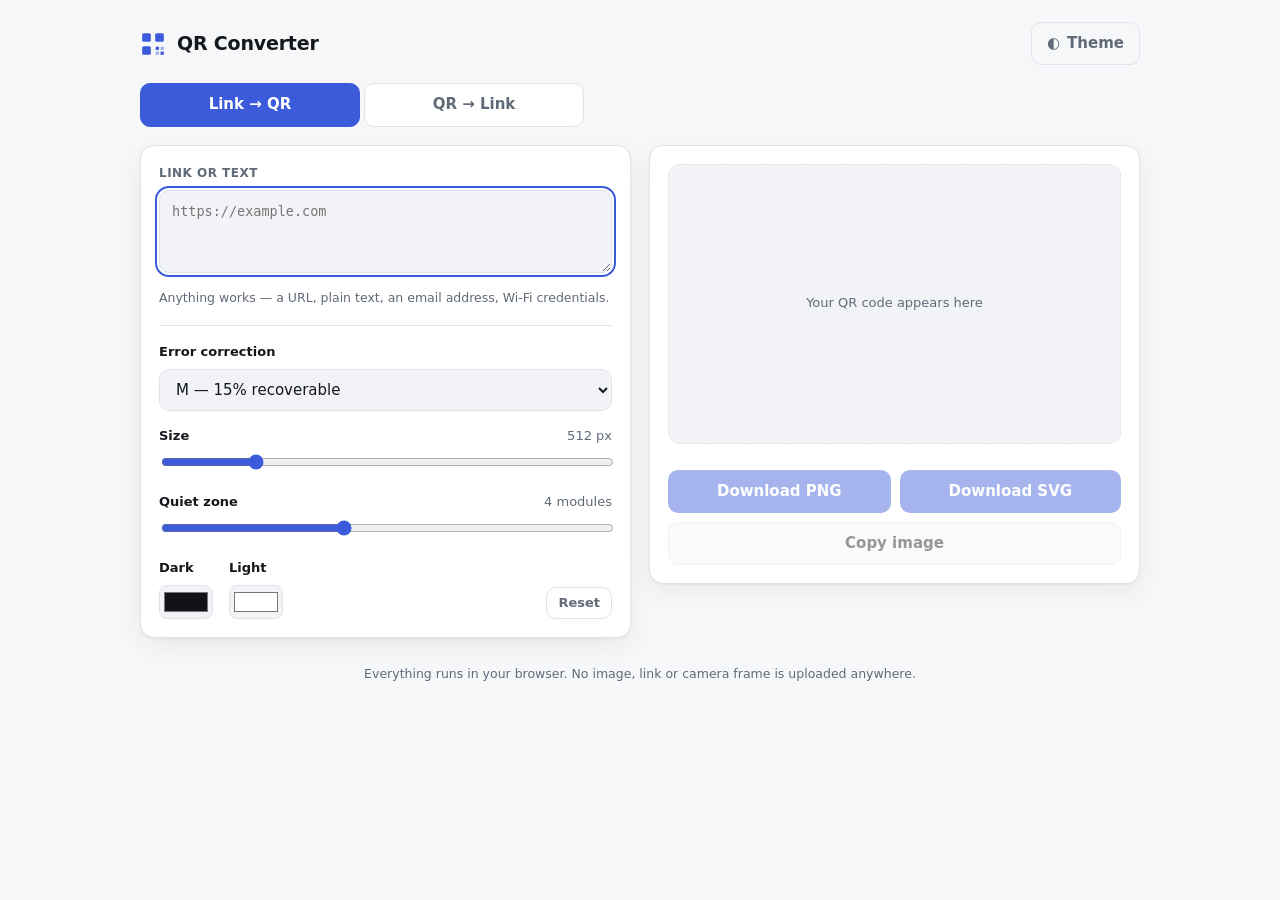
==== index.html @ 8b126cf4 "Add QR Converter: a client-side link/QR converter A static site that encodes a link or text into a Q" ====
<!DOCTYPE html>
<html lang="en">
<head>
<meta charset="utf-8">
<meta name="viewport" content="width=device-width, initial-scale=1">
<title>QR Converter</title>
<meta name="description" content="Convert a link to a QR code, and read a link back out of a QR code image.">
<link rel="stylesheet" href="styles.css">
</head>
<body>

<header class="topbar">
  <div class="brand">
    <svg class="logo" viewBox="0 0 24 24" aria-hidden="true">
      <rect x="2" y="2" width="8" height="8" rx="1.5"></rect>
      <rect x="14" y="2" width="8" height="8" rx="1.5"></rect>
      <rect x="2" y="14" width="8" height="8" rx="1.5"></rect>
      <rect x="14.5" y="14.5" width="3" height="3"></rect>
      <rect x="19" y="19" width="3" height="3"></rect>
      <rect x="14.5" y="19" width="3" height="3" opacity=".45"></rect>
      <rect x="19" y="14.5" width="3" height="3" opacity=".45"></rect>
    </svg>
    <h1>QR Converter</h1>
  </div>
  <button id="theme-toggle" class="ghost-btn" type="button" title="Switch light / dark">
    <span id="theme-icon">◐</span><span class="btn-label">Theme</span>
  </button>
</header>

<nav class="tabs" role="tablist">
  <button class="tab is-active" role="tab" aria-selected="true" aria-controls="panel-encode" id="tab-encode">
    Link → QR
  </button>
  <button class="tab" role="tab" aria-selected="false" aria-controls="panel-decode" id="tab-decode">
    QR → Link
  </button>
</nav>

<main>

  <!-- ================= ENCODE ================= -->
  <section class="panel is-active" id="panel-encode" role="tabpanel" aria-labelledby="tab-encode">
    <div class="grid">

      <div class="card">
        <label class="field-label" for="enc-input">Link or text</label>
        <textarea id="enc-input" rows="3" spellcheck="false"
                  placeholder="https://example.com"></textarea>
        <p class="hint" id="enc-hint">Anything works — a URL, plain text, an email address, Wi-Fi credentials.</p>

        <div class="controls">
          <div class="control">
            <label for="enc-ecc">Error correction</label>
            <select id="enc-ecc">
              <option value="L">L — 7% recoverable</option>
              <option value="M" selected>M — 15% recoverable</option>
              <option value="Q">Q — 25% recoverable</option>
              <option value="H">H — 30% recoverable</option>
            </select>
          </div>

          <div class="control">
            <label for="enc-size">Size <span class="val" id="enc-size-val">512 px</span></label>
            <input type="range" id="enc-size" min="128" max="2048" step="32" value="512">
          </div>

          <div class="control">
            <label for="enc-margin">Quiet zone <span class="val" id="enc-margin-val">4 modules</span></label>
            <input type="range" id="enc-margin" min="0" max="10" step="1" value="4">
          </div>

          <div class="control colors">
            <div>
              <label for="enc-fg">Dark</label>
              <input type="color" id="enc-fg" value="#111318">
            </div>
            <div>
              <label for="enc-bg">Light</label>
              <input type="color" id="enc-bg" value="#ffffff">
            </div>
            <button type="button" class="ghost-btn small" id="enc-reset">Reset</button>
          </div>
        </div>
      </div>

      <div class="card preview-card">
        <div class="preview-wrap" id="enc-preview-wrap">
          <canvas id="enc-canvas" aria-label="Generated QR code"></canvas>
          <p class="placeholder" id="enc-placeholder">Your QR code appears here</p>
        </div>

        <p class="meta" id="enc-meta"></p>
        <p class="error" id="enc-error" hidden></p>

        <div class="actions">
          <button type="button" class="btn" id="enc-png" disabled>Download PNG</button>
          <button type="button" class="btn" id="enc-svg" disabled>Download SVG</button>
          <button type="button" class="btn subtle" id="enc-copy" disabled>Copy image</button>
        </div>
        <p class="hint center" id="enc-savehint" hidden>
          If the download is blocked, long-press or right-click the code above and save it.
        </p>
      </div>

    </div>
  </section>

  <!-- ================= DECODE ================= -->
  <section class="panel" id="panel-decode" role="tabpanel" aria-labelledby="tab-decode">
    <div class="grid">

      <div class="card">
        <div class="dropzone" id="dropzone" tabindex="0" role="button"
             aria-label="Choose a QR code image, or drop one here">
          <svg class="drop-icon" viewBox="0 0 24 24" aria-hidden="true">
            <path d="M12 16V4m0 0L8 8m4-4 4 4" fill="none" stroke-width="1.8"
                  stroke-linecap="round" stroke-linejoin="round"></path>
            <path d="M4 15v3a2 2 0 0 0 2 2h12a2 2 0 0 0 2-2v-3" fill="none" stroke-width="1.8"
                  stroke-linecap="round"></path>
          </svg>
          <p class="drop-title">Drop a QR image, or click to choose</p>
          <p class="hint">You can also paste one with Ctrl&nbsp;+&nbsp;V · PNG, JPG, WebP, GIF, SVG</p>
          <input type="file" id="file-input" accept="image/*" hidden>
        </div>

        <div class="or"><span>or</span></div>

        <button type="button" class="btn wide" id="cam-start">Scan with camera</button>
        <div class="cam-wrap" id="cam-wrap" hidden>
          <video id="cam-video" playsinline muted></video>
          <div class="cam-bar">
            <span class="cam-status" id="cam-status">Point the camera at a QR code…</span>
            <button type="button" class="ghost-btn small" id="cam-stop">Stop</button>
          </div>
        </div>
      </div>

      <div class="card">
        <div class="preview-wrap small" id="dec-preview-wrap">
          <canvas id="dec-canvas" aria-label="Scanned image"></canvas>
          <p class="placeholder" id="dec-placeholder">The scanned image appears here</p>
        </div>

        <div id="dec-result" hidden>
          <p class="field-label">Decoded content</p>
          <pre class="result-text" id="dec-text"></pre>
          <p class="meta" id="dec-meta"></p>
          <div class="actions">
            <a class="btn" id="dec-open" href="#" target="_blank" rel="noopener noreferrer" hidden>Open link</a>
            <button type="button" class="btn subtle" id="dec-copy">Copy</button>
            <button type="button" class="btn subtle" id="dec-toencode">Make a QR from this</button>
          </div>
          <p class="warn" id="dec-warn" hidden></p>
        </div>

        <p class="error" id="dec-error" hidden></p>
        <p class="busy" id="dec-busy" hidden>Reading…</p>
      </div>

    </div>
  </section>

</main>

<footer>
  <p>Everything runs in your browser. No image, link or camera frame is uploaded anywhere.</p>
</footer>

<div class="toast" id="toast" hidden></div>

<script src="vendor/qrcode-generator.js"></script>
<script src="vendor/jsQR.js"></script>
<script src="app.js"></script>
</body>
</html>
---- styles.css ----
/* ---------- tokens ---------- */
:root {
  --bg: #f6f7f9;
  --surface: #ffffff;
  --surface-2: #f1f3f6;
  --text: #14171c;
  --muted: #616a78;
  --border: #dfe3ea;
  --accent: #3b5bdb;
  --accent-text: #ffffff;
  --accent-soft: #e8ecfb;
  --danger: #c2255c;
  --warn-bg: #fff4e2;
  --warn-text: #8a5300;
  --shadow: 0 1px 2px rgba(17, 19, 24, .05), 0 8px 24px rgba(17, 19, 24, .06);
  --radius: 14px;
}

:root:not([data-theme="light"]) {
  color-scheme: light dark;
}

:root[data-theme="light"] {
  color-scheme: light;
}

@media (prefers-color-scheme: dark) {
  :root:not([data-theme="light"]) {
    --bg: #0e1014;
    --surface: #171a20;
    --surface-2: #1e222a;
    --text: #e8eaee;
    --muted: #98a1b0;
    --border: #2b303a;
    --accent: #7a92ff;
    --accent-text: #0e1014;
    --accent-soft: #212a45;
    --danger: #ff8fab;
    --warn-bg: #3a2c12;
    --warn-text: #f5c06a;
    --shadow: 0 1px 2px rgba(0, 0, 0, .4), 0 8px 24px rgba(0, 0, 0, .35);
  }
}

:root[data-theme="dark"] {
  color-scheme: dark;
  --bg: #0e1014;
  --surface: #171a20;
  --surface-2: #1e222a;
  --text: #e8eaee;
  --muted: #98a1b0;
  --border: #2b303a;
  --accent: #7a92ff;
  --accent-text: #0e1014;
  --accent-soft: #212a45;
  --danger: #ff8fab;
  --warn-bg: #3a2c12;
  --warn-text: #f5c06a;
  --shadow: 0 1px 2px rgba(0, 0, 0, .4), 0 8px 24px rgba(0, 0, 0, .35);
}

* { box-sizing: border-box; }

body {
  margin: 0;
  padding-block: 0 40px;
  background: var(--bg);
  color: var(--text);
  font: 15px/1.55 ui-sans-serif, system-ui, -apple-system, "Segoe UI", Roboto, Helvetica, Arial, sans-serif;
  -webkit-font-smoothing: antialiased;
}

/* ---------- layout ---------- */
.topbar, .tabs, main, footer {
  max-width: 1040px;
  margin-inline: auto;
  padding-inline: 20px;
}

.topbar {
  display: flex;
  align-items: center;
  justify-content: space-between;
  gap: 16px;
  padding-block: 22px 14px;
}

.brand { display: flex; align-items: center; gap: 11px; }
.brand h1 { font-size: 19px; font-weight: 650; margin: 0; letter-spacing: -.01em; }
.logo { width: 26px; height: 26px; fill: var(--accent); flex: none; }

.tabs {
  display: flex;
  gap: 4px;
  padding-block: 4px 18px;
}

.tab {
  flex: 1 1 0;
  max-width: 220px;
  appearance: none;
  border: 1px solid var(--border);
  background: var(--surface);
  color: var(--muted);
  font: inherit;
  font-weight: 550;
  padding: 9px 14px;
  border-radius: 10px;
  cursor: pointer;
  transition: background .15s, color .15s, border-color .15s;
}
.tab:hover { color: var(--text); }
.tab.is-active {
  background: var(--accent);
  border-color: var(--accent);
  color: var(--accent-text);
}

.panel { display: none; }
.panel.is-active { display: block; }

.grid {
  display: grid;
  grid-template-columns: minmax(0, 1fr) minmax(0, 1fr);
  gap: 18px;
  align-items: start;
}

@media (max-width: 760px) {
  .grid { grid-template-columns: minmax(0, 1fr); }
  .tab { max-width: none; }
}

.card {
  background: var(--surface);
  border: 1px solid var(--border);
  border-radius: var(--radius);
  box-shadow: var(--shadow);
  padding: 18px;
}

/* ---------- form bits ---------- */
.field-label {
  display: block;
  font-size: 12px;
  font-weight: 600;
  letter-spacing: .04em;
  text-transform: uppercase;
  color: var(--muted);
  margin: 0 0 8px;
}

textarea, select, input[type="text"] {
  width: 100%;
  font: inherit;
  color: var(--text);
  background: var(--surface-2);
  border: 1px solid var(--border);
  border-radius: 10px;
  padding: 10px 12px;
}
textarea {
  resize: vertical;
  min-height: 76px;
  font-family: ui-monospace, SFMono-Regular, Menlo, Consolas, monospace;
  font-size: 13.5px;
  line-height: 1.5;
}
textarea:focus, select:focus, .dropzone:focus-visible, .tab:focus-visible, button:focus-visible {
  outline: 2px solid var(--accent);
  outline-offset: 2px;
}

.hint { color: var(--muted); font-size: 12.5px; margin: 8px 0 0; }
.hint.center { text-align: center; }

.controls {
  margin-top: 18px;
  padding-top: 16px;
  border-top: 1px solid var(--border);
  display: grid;
  gap: 15px;
}
.control label {
  display: flex;
  justify-content: space-between;
  align-items: baseline;
  gap: 10px;
  font-size: 13px;
  font-weight: 550;
  margin-bottom: 6px;
}
.control .val { color: var(--muted); font-weight: 450; font-variant-numeric: tabular-nums; }

input[type="range"] { width: 100%; accent-color: var(--accent); }

.control.colors {
  display: flex;
  align-items: flex-end;
  gap: 16px;
  flex-wrap: wrap;
}
.control.colors label { display: block; margin-bottom: 6px; }
input[type="color"] {
  width: 54px;
  height: 34px;
  padding: 2px;
  border: 1px solid var(--border);
  border-radius: 8px;
  background: var(--surface-2);
  cursor: pointer;
}
.control.colors .ghost-btn { margin-left: auto; }

/* ---------- buttons ---------- */
.btn, .ghost-btn {
  appearance: none;
  font: inherit;
  font-weight: 550;
  border-radius: 10px;
  padding: 9px 15px;
  cursor: pointer;
  border: 1px solid transparent;
  transition: filter .15s, background .15s, opacity .15s;
  text-decoration: none;
  display: inline-flex;
  align-items: center;
  justify-content: center;
}
.btn {
  background: var(--accent);
  color: var(--accent-text);
}
.btn:hover:not(:disabled) { filter: brightness(1.08); }
.btn:disabled { opacity: .45; cursor: not-allowed; }
.btn.subtle {
  background: var(--surface-2);
  color: var(--text);
  border-color: var(--border);
}
.btn.wide { width: 100%; }

.ghost-btn {
  background: transparent;
  color: var(--muted);
  border-color: var(--border);
}
.ghost-btn:hover { color: var(--text); }
.ghost-btn.small { padding: 5px 11px; font-size: 13px; }
.btn-label { margin-left: 7px; }
@media (max-width: 480px) { .btn-label { display: none; } }

.actions {
  display: flex;
  flex-wrap: wrap;
  gap: 9px;
  margin-top: 14px;
}
.actions .btn { flex: 1 1 auto; }

/* ---------- previews ---------- */
.preview-card { display: flex; flex-direction: column; }

.preview-wrap {
  background: var(--surface-2);
  border: 1px dashed var(--border);
  border-radius: 12px;
  min-height: 280px;
  display: grid;
  place-items: center;
  padding: 16px;
  overflow: hidden;
}
.preview-wrap.small { min-height: 200px; }
.preview-wrap canvas {
  max-width: 100%;
  height: auto;
  border-radius: 6px;
  display: none;
}
.preview-wrap.has-content { border-style: solid; }
.preview-wrap.has-content canvas { display: block; }
.preview-wrap.has-content .placeholder { display: none; }
.placeholder { color: var(--muted); font-size: 13px; margin: 0; text-align: center; }

.meta {
  color: var(--muted);
  font-size: 12.5px;
  margin: 12px 0 0;
  font-variant-numeric: tabular-nums;
}
.error { color: var(--danger); font-size: 13px; margin: 12px 0 0; }
.busy { color: var(--muted); font-size: 13px; margin: 12px 0 0; }
.warn {
  background: var(--warn-bg);
  color: var(--warn-text);
  font-size: 12.5px;
  border-radius: 9px;
  padding: 9px 11px;
  margin: 12px 0 0;
}

/* ---------- dropzone ---------- */
.dropzone {
  border: 1.5px dashed var(--border);
  border-radius: 12px;
  background: var(--surface-2);
  padding: 32px 18px;
  text-align: center;
  cursor: pointer;
  transition: border-color .15s, background .15s;
}
.dropzone:hover, .dropzone.is-over {
  border-color: var(--accent);
  background: var(--accent-soft);
}
.drop-icon {
  width: 30px; height: 30px;
  stroke: var(--accent);
  fill: none;
  margin-bottom: 8px;
}
.drop-title { font-weight: 550; margin: 0; }
.dropzone .hint { margin-top: 6px; }

.or {
  display: flex;
  align-items: center;
  gap: 12px;
  color: var(--muted);
  font-size: 12px;
  text-transform: uppercase;
  letter-spacing: .07em;
  margin: 16px 0;
}
.or::before, .or::after {
  content: "";
  flex: 1;
  height: 1px;
  background: var(--border);
}

.cam-wrap { margin-top: 14px; }
#cam-video {
  width: 100%;
  border-radius: 12px;
  background: #000;
  display: block;
  aspect-ratio: 4 / 3;
  object-fit: cover;
}
.cam-bar {
  display: flex;
  align-items: center;
  justify-content: space-between;
  gap: 10px;
  margin-top: 9px;
}
.cam-status { color: var(--muted); font-size: 12.5px; }

/* ---------- result ---------- */
.result-text {
  background: var(--surface-2);
  border: 1px solid var(--border);
  border-radius: 10px;
  padding: 12px;
  margin: 0;
  font-family: ui-monospace, SFMono-Regular, Menlo, Consolas, monospace;
  font-size: 13px;
  line-height: 1.55;
  white-space: pre-wrap;
  overflow-wrap: anywhere;
  max-height: 220px;
  overflow-y: auto;
}
#dec-result { margin-top: 16px; }

footer {
  color: var(--muted);
  font-size: 12.5px;
  text-align: center;
  margin-top: 26px;
}
footer p { margin: 0; }

/* ---------- toast ---------- */
.toast {
  position: fixed;
  left: 50%;
  bottom: 26px;
  transform: translateX(-50%);
  background: var(--text);
  color: var(--bg);
  padding: 9px 16px;
  border-radius: 999px;
  font-size: 13px;
  font-weight: 550;
  box-shadow: var(--shadow);
  z-index: 50;
}
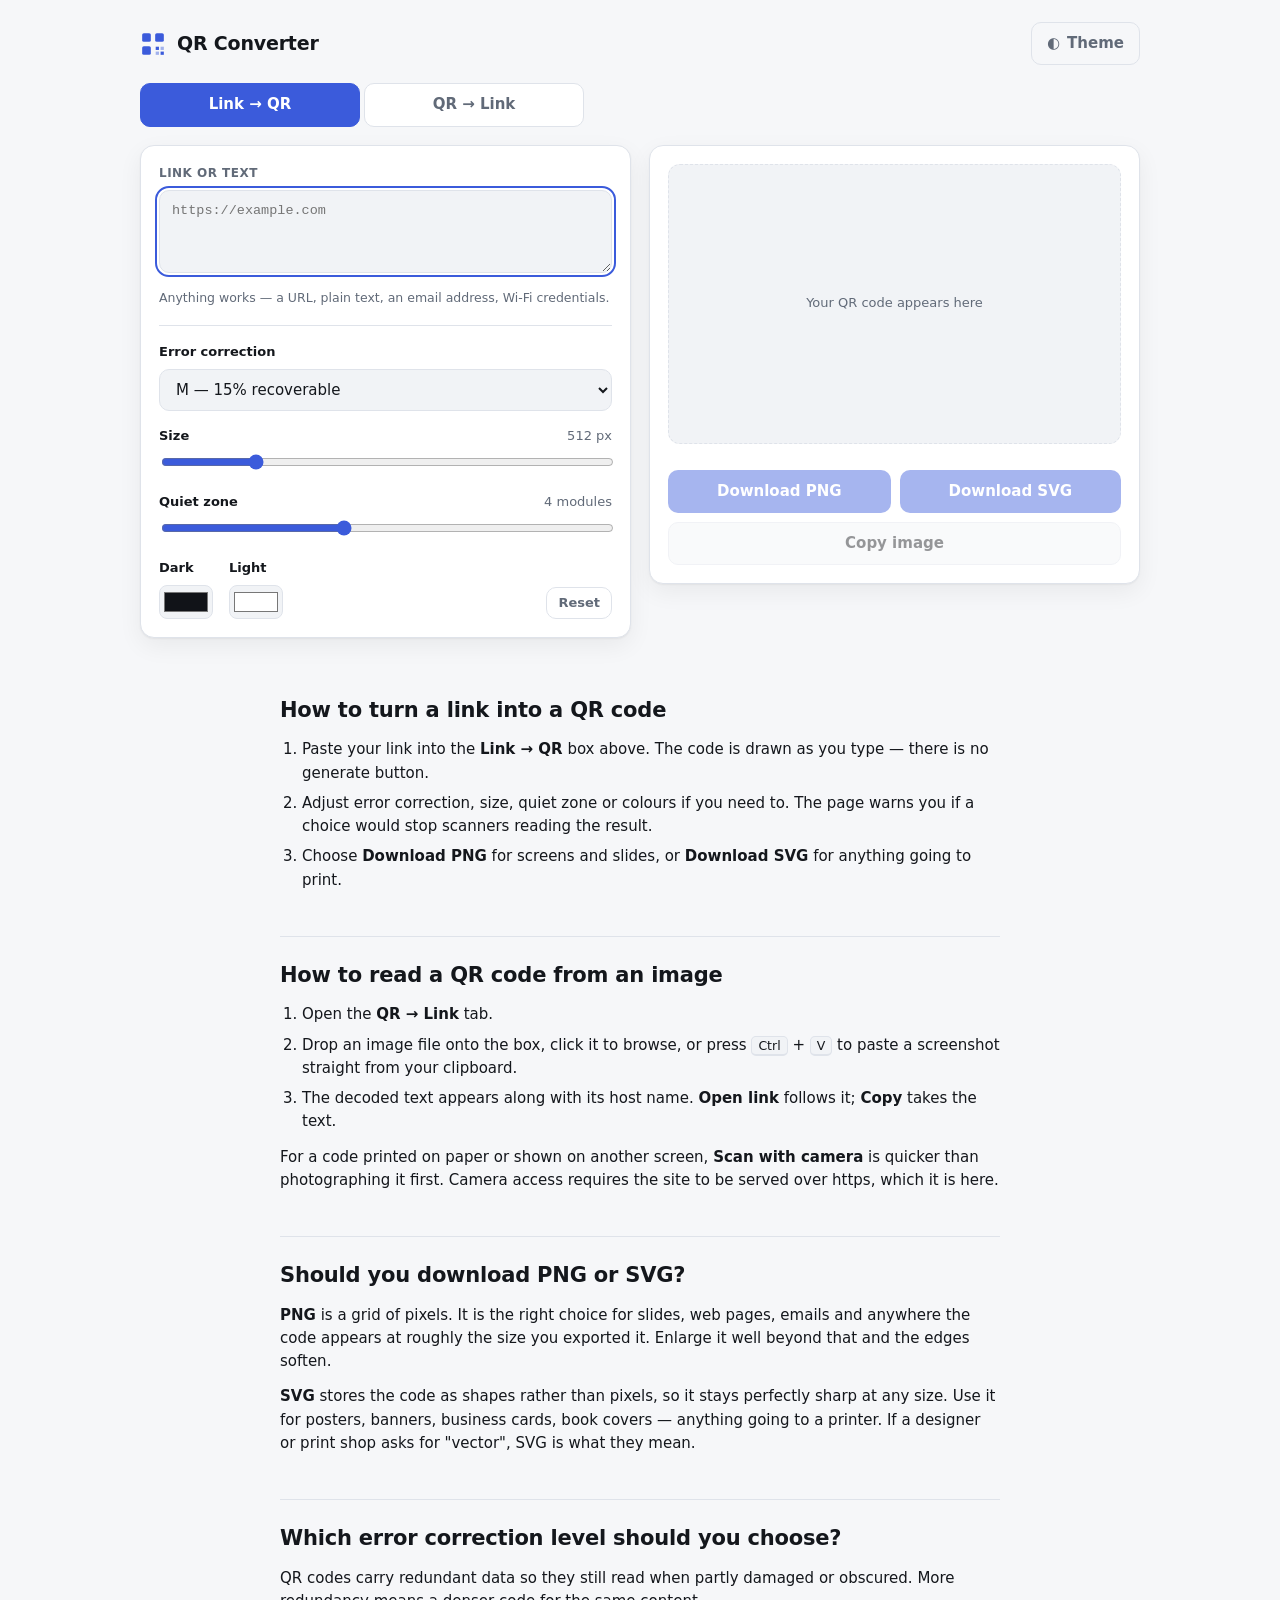
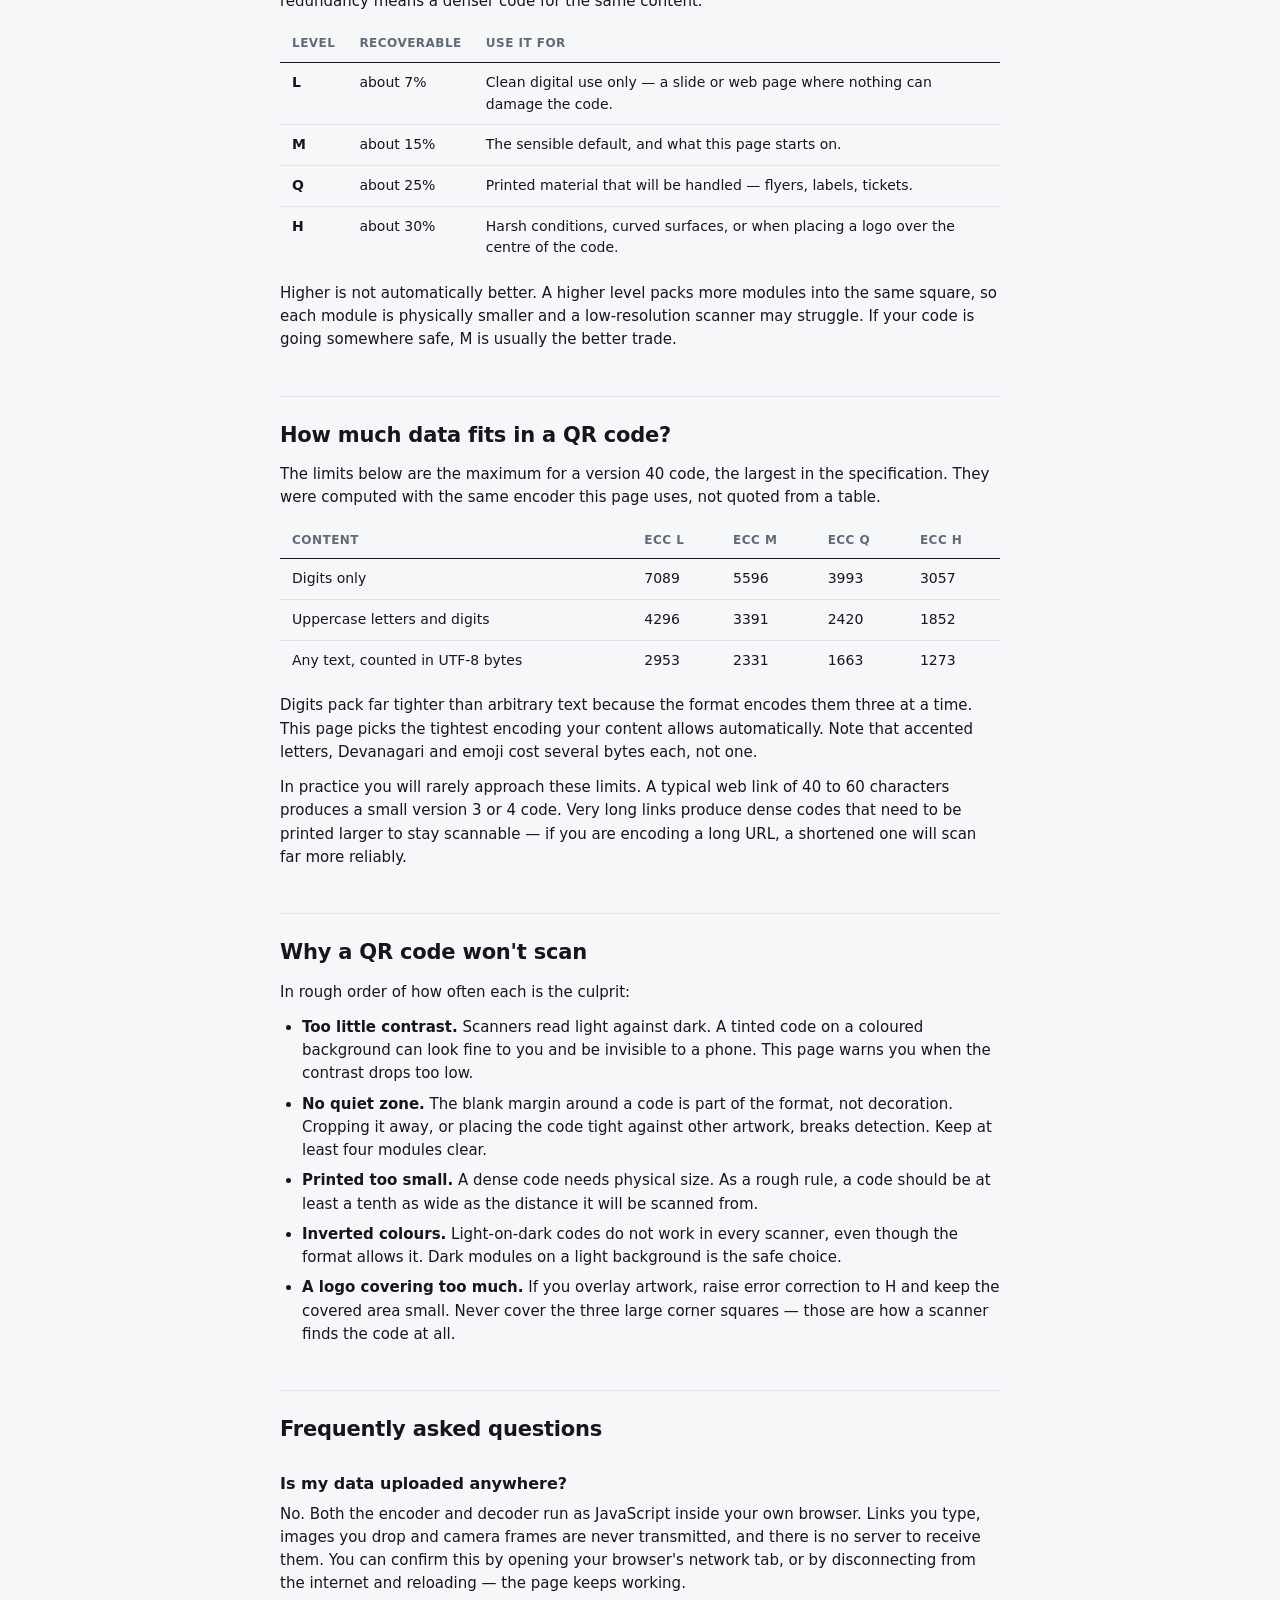
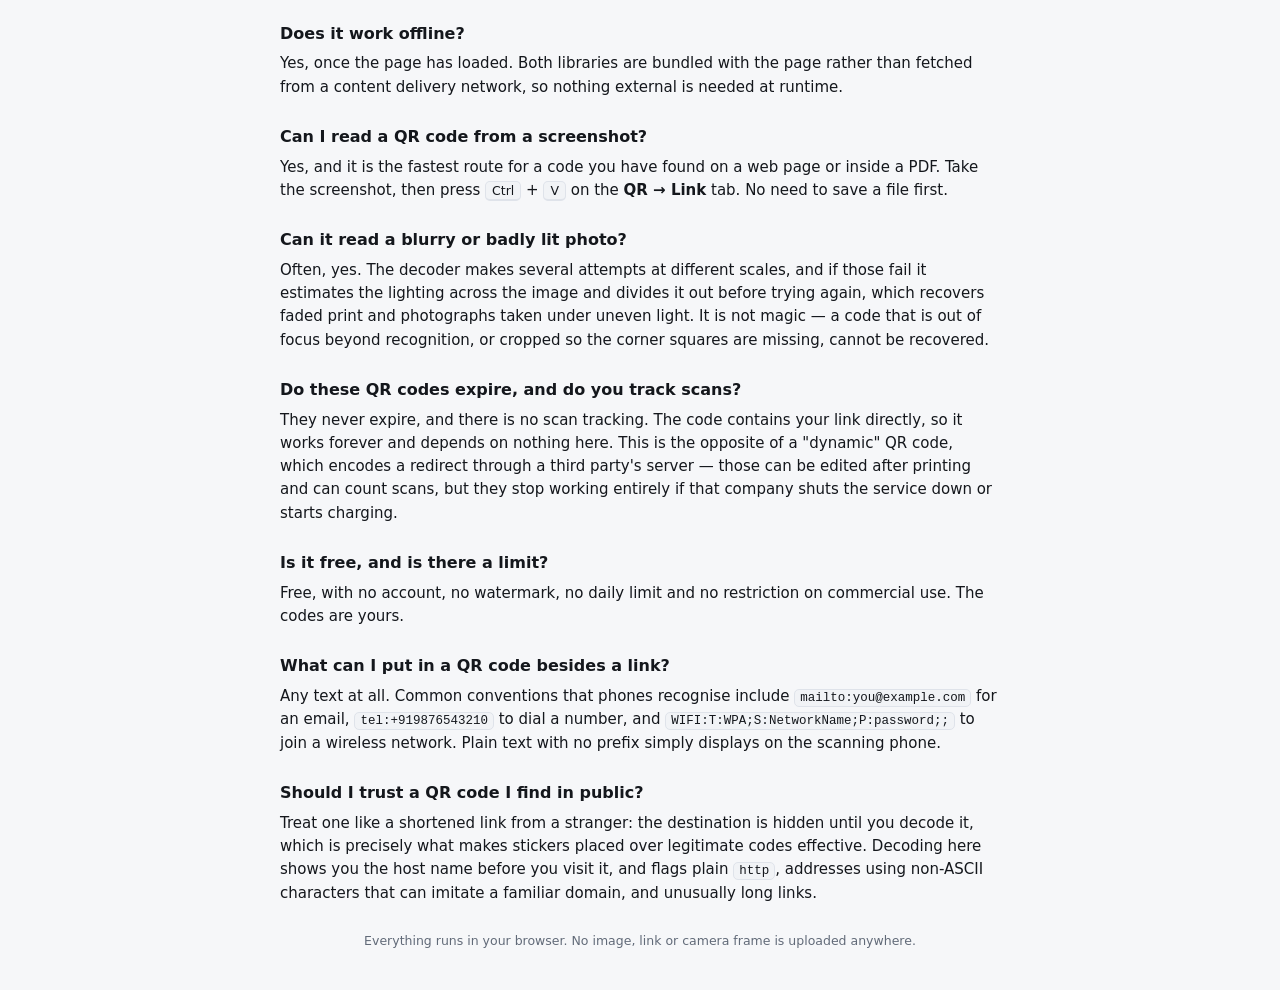
==== commit eab5e341: "Add guide content, pick tightest QR mode, defer decoder load Content: the page was a bare tool with " ====
--- a/index.html
+++ b/index.html
@@ -3,9 +3,145 @@
 <head>
 <meta charset="utf-8">
 <meta name="viewport" content="width=device-width, initial-scale=1">
-<title>QR Converter</title>
-<meta name="description" content="Convert a link to a QR code, and read a link back out of a QR code image.">
+
+<title>QR Converter — Link to QR Code, QR Code to Link</title>
+<meta name="description" content="Free QR code generator and reader that runs entirely in your browser. Turn any link into a QR code, download it as PNG or SVG, or scan a QR image to read the link back. Nothing is uploaded.">
+<link rel="canonical" href="https://divyanshubathla.github.io/qr-converter/">
+<meta name="robots" content="index, follow">
+<meta name="theme-color" content="#3b5bdb" media="(prefers-color-scheme: light)">
+<meta name="theme-color" content="#0e1014" media="(prefers-color-scheme: dark)">
+
+<!-- link preview cards (Slack, WhatsApp, LinkedIn, Twitter/X, iMessage) -->
+<meta property="og:type" content="website">
+<meta property="og:site_name" content="QR Converter">
+<meta property="og:url" content="https://divyanshubathla.github.io/qr-converter/">
+<meta property="og:title" content="QR Converter — Link to QR Code, QR Code to Link">
+<meta property="og:description" content="Turn any link into a QR code, or scan a QR image to read the link back. Runs entirely in your browser — nothing is uploaded.">
+<meta property="og:image" content="https://divyanshubathla.github.io/qr-converter/og-image.png">
+<meta property="og:image:width" content="1200">
+<meta property="og:image:height" content="630">
+<meta property="og:image:alt" content="QR Converter — a QR code beside the words Link to QR Code, QR Code to Link">
+<meta name="twitter:card" content="summary_large_image">
+<meta name="twitter:title" content="QR Converter — Link to QR Code, QR Code to Link">
+<meta name="twitter:description" content="Turn any link into a QR code, or scan a QR image to read the link back. Runs entirely in your browser — nothing is uploaded.">
+<meta name="twitter:image" content="https://divyanshubathla.github.io/qr-converter/og-image.png">
+
+<link rel="icon" href="favicon.svg" type="image/svg+xml">
+<link rel="apple-touch-icon" href="apple-touch-icon.png">
+
 <link rel="stylesheet" href="styles.css">
+
+<script type="application/ld+json">
+{
+  "@context": "https://schema.org",
+  "@type": "WebApplication",
+  "name": "QR Converter",
+  "url": "https://divyanshubathla.github.io/qr-converter/",
+  "description": "A QR code generator and reader that runs entirely in the browser. Converts a link into a QR code and reads a link back out of a QR code image.",
+  "applicationCategory": "UtilitiesApplication",
+  "operatingSystem": "Any, runs in a web browser",
+  "browserRequirements": "Requires JavaScript",
+  "offers": { "@type": "Offer", "price": "0", "priceCurrency": "USD" },
+  "featureList": [
+    "Encode a link or text as a QR code",
+    "Adjustable error correction, size, quiet zone and colours",
+    "Download as PNG or SVG",
+    "Decode a QR code from an image file, clipboard paste or camera",
+    "Runs offline; no data leaves the browser"
+  ],
+  "author": { "@type": "Person", "name": "Divyanshu Bathla" },
+  "license": "https://github.com/DivyanshuBathla/qr-converter"
+}
+</script>
+
+<script type="application/ld+json">
+{
+  "@context": "https://schema.org",
+  "@type": "FAQPage",
+  "mainEntity": [
+    {
+      "@type": "Question",
+      "name": "Is my data uploaded anywhere?",
+      "acceptedAnswer": {
+        "@type": "Answer",
+        "text": "No. Both the encoder and decoder run as JavaScript inside your own browser. Links you type, images you drop and camera frames are never transmitted, and there is no server to receive them."
+      }
+    },
+    {
+      "@type": "Question",
+      "name": "Does it work offline?",
+      "acceptedAnswer": {
+        "@type": "Answer",
+        "text": "Yes, once the page has loaded. Both libraries are bundled with the page rather than fetched from a content delivery network, so nothing external is needed at runtime."
+      }
+    },
+    {
+      "@type": "Question",
+      "name": "Can I read a QR code from a screenshot?",
+      "acceptedAnswer": {
+        "@type": "Answer",
+        "text": "Yes. Take the screenshot, then press Ctrl+V on the QR to Link tab. There is no need to save a file first."
+      }
+    },
+    {
+      "@type": "Question",
+      "name": "Can it read a blurry or badly lit photo?",
+      "acceptedAnswer": {
+        "@type": "Answer",
+        "text": "Often. The decoder makes several attempts at different scales, and if those fail it estimates the lighting across the image and divides it out before trying again, which recovers faded print and photographs taken under uneven light. A code that is out of focus beyond recognition, or cropped so the corner squares are missing, cannot be recovered."
+      }
+    },
+    {
+      "@type": "Question",
+      "name": "Do these QR codes expire, and are scans tracked?",
+      "acceptedAnswer": {
+        "@type": "Answer",
+        "text": "They never expire and there is no scan tracking. The code contains your link directly, so it works forever and depends on nothing here. This is the opposite of a dynamic QR code, which encodes a redirect through a third party's server."
+      }
+    },
+    {
+      "@type": "Question",
+      "name": "Is it free, and is there a limit?",
+      "acceptedAnswer": {
+        "@type": "Answer",
+        "text": "Free, with no account, no watermark, no daily limit and no restriction on commercial use."
+      }
+    },
+    {
+      "@type": "Question",
+      "name": "What can I put in a QR code besides a link?",
+      "acceptedAnswer": {
+        "@type": "Answer",
+        "text": "Any text. Common conventions phones recognise include mailto:you@example.com for an email, tel:+919876543210 to dial a number, and WIFI:T:WPA;S:NetworkName;P:password;; to join a wireless network."
+      }
+    },
+    {
+      "@type": "Question",
+      "name": "Should I trust a QR code I find in public?",
+      "acceptedAnswer": {
+        "@type": "Answer",
+        "text": "Treat it like a shortened link from a stranger: the destination is hidden until decoded, which is what makes stickers placed over legitimate codes effective. Decoding here shows the host name before you visit it, and flags plain http, addresses using non-ASCII characters that can imitate a familiar domain, and unusually long links."
+      }
+    },
+    {
+      "@type": "Question",
+      "name": "Which error correction level should I choose?",
+      "acceptedAnswer": {
+        "@type": "Answer",
+        "text": "M is the sensible default. Use Q or H for printed material that will be handled or partly covered by a logo. Higher levels pack more modules into the same square, making each module physically smaller, so higher is not automatically better."
+      }
+    },
+    {
+      "@type": "Question",
+      "name": "How much data fits in a QR code?",
+      "acceptedAnswer": {
+        "@type": "Answer",
+        "text": "At most 7089 digits, 4296 uppercase alphanumeric characters, or 2953 bytes of arbitrary text, using the largest version at the lowest error correction level. Higher error correction reduces these limits."
+      }
+    }
+  ]
+}
+</script>
 </head>
 <body>
 
@@ -162,6 +298,96 @@
 
 </main>
 
+<section class="content">
+
+  <h2 id="how-to-generate">How to turn a link into a QR code</h2>
+  <ol>
+    <li>Paste your link into the <strong>Link&nbsp;→&nbsp;QR</strong> box above. The code is drawn as you type — there is no generate button.</li>
+    <li>Adjust error correction, size, quiet zone or colours if you need to. The page warns you if a choice would stop scanners reading the result.</li>
+    <li>Choose <strong>Download PNG</strong> for screens and slides, or <strong>Download SVG</strong> for anything going to print.</li>
+  </ol>
+
+  <h2 id="how-to-read">How to read a QR code from an image</h2>
+  <ol>
+    <li>Open the <strong>QR&nbsp;→&nbsp;Link</strong> tab.</li>
+    <li>Drop an image file onto the box, click it to browse, or press <kbd>Ctrl</kbd>&nbsp;+&nbsp;<kbd>V</kbd> to paste a screenshot straight from your clipboard.</li>
+    <li>The decoded text appears along with its host name. <strong>Open link</strong> follows it; <strong>Copy</strong> takes the text.</li>
+  </ol>
+  <p>For a code printed on paper or shown on another screen, <strong>Scan with camera</strong> is quicker than photographing it first. Camera access requires the site to be served over https, which it is here.</p>
+
+  <h2 id="png-or-svg">Should you download PNG or SVG?</h2>
+  <p><strong>PNG</strong> is a grid of pixels. It is the right choice for slides, web pages, emails and anywhere the code appears at roughly the size you exported it. Enlarge it well beyond that and the edges soften.</p>
+  <p><strong>SVG</strong> stores the code as shapes rather than pixels, so it stays perfectly sharp at any size. Use it for posters, banners, business cards, book covers — anything going to a printer. If a designer or print shop asks for "vector", SVG is what they mean.</p>
+
+  <h2 id="error-correction">Which error correction level should you choose?</h2>
+  <p>QR codes carry redundant data so they still read when partly damaged or obscured. More redundancy means a denser code for the same content.</p>
+  <table>
+    <thead>
+      <tr><th>Level</th><th>Recoverable</th><th>Use it for</th></tr>
+    </thead>
+    <tbody>
+      <tr><td><strong>L</strong></td><td>about 7%</td><td>Clean digital use only — a slide or web page where nothing can damage the code.</td></tr>
+      <tr><td><strong>M</strong></td><td>about 15%</td><td>The sensible default, and what this page starts on.</td></tr>
+      <tr><td><strong>Q</strong></td><td>about 25%</td><td>Printed material that will be handled — flyers, labels, tickets.</td></tr>
+      <tr><td><strong>H</strong></td><td>about 30%</td><td>Harsh conditions, curved surfaces, or when placing a logo over the centre of the code.</td></tr>
+    </tbody>
+  </table>
+  <p>Higher is not automatically better. A higher level packs more modules into the same square, so each module is physically smaller and a low-resolution scanner may struggle. If your code is going somewhere safe, M is usually the better trade.</p>
+
+  <h2 id="capacity">How much data fits in a QR code?</h2>
+  <p>The limits below are the maximum for a version 40 code, the largest in the specification. They were computed with the same encoder this page uses, not quoted from a table.</p>
+  <table>
+    <thead>
+      <tr><th>Content</th><th>ECC&nbsp;L</th><th>ECC&nbsp;M</th><th>ECC&nbsp;Q</th><th>ECC&nbsp;H</th></tr>
+    </thead>
+    <tbody>
+      <tr><td>Digits only</td><td>7089</td><td>5596</td><td>3993</td><td>3057</td></tr>
+      <tr><td>Uppercase letters and digits</td><td>4296</td><td>3391</td><td>2420</td><td>1852</td></tr>
+      <tr><td>Any text, counted in UTF&#8209;8 bytes</td><td>2953</td><td>2331</td><td>1663</td><td>1273</td></tr>
+    </tbody>
+  </table>
+  <p>Digits pack far tighter than arbitrary text because the format encodes them three at a time. This page picks the tightest encoding your content allows automatically. Note that accented letters, Devanagari and emoji cost several bytes each, not one.</p>
+  <p>In practice you will rarely approach these limits. A typical web link of 40 to 60 characters produces a small version 3 or 4 code. Very long links produce dense codes that need to be printed larger to stay scannable — if you are encoding a long URL, a shortened one will scan far more reliably.</p>
+
+  <h2 id="wont-scan">Why a QR code won't scan</h2>
+  <p>In rough order of how often each is the culprit:</p>
+  <ul>
+    <li><strong>Too little contrast.</strong> Scanners read light against dark. A tinted code on a coloured background can look fine to you and be invisible to a phone. This page warns you when the contrast drops too low.</li>
+    <li><strong>No quiet zone.</strong> The blank margin around a code is part of the format, not decoration. Cropping it away, or placing the code tight against other artwork, breaks detection. Keep at least four modules clear.</li>
+    <li><strong>Printed too small.</strong> A dense code needs physical size. As a rough rule, a code should be at least a tenth as wide as the distance it will be scanned from.</li>
+    <li><strong>Inverted colours.</strong> Light-on-dark codes do not work in every scanner, even though the format allows it. Dark modules on a light background is the safe choice.</li>
+    <li><strong>A logo covering too much.</strong> If you overlay artwork, raise error correction to H and keep the covered area small. Never cover the three large corner squares — those are how a scanner finds the code at all.</li>
+  </ul>
+
+  <h2 id="faq">Frequently asked questions</h2>
+
+  <h3>Is my data uploaded anywhere?</h3>
+  <p>No. Both the encoder and decoder run as JavaScript inside your own browser. Links you type, images you drop and camera frames are never transmitted, and there is no server to receive them. You can confirm this by opening your browser's network tab, or by disconnecting from the internet and reloading — the page keeps working.</p>
+
+  <h3>Does it work offline?</h3>
+  <p>Yes, once the page has loaded. Both libraries are bundled with the page rather than fetched from a content delivery network, so nothing external is needed at runtime.</p>
+
+  <h3>Can I read a QR code from a screenshot?</h3>
+  <p>Yes, and it is the fastest route for a code you have found on a web page or inside a PDF. Take the screenshot, then press <kbd>Ctrl</kbd>&nbsp;+&nbsp;<kbd>V</kbd> on the <strong>QR&nbsp;→&nbsp;Link</strong> tab. No need to save a file first.</p>
+
+  <h3>Can it read a blurry or badly lit photo?</h3>
+  <p>Often, yes. The decoder makes several attempts at different scales, and if those fail it estimates the lighting across the image and divides it out before trying again, which recovers faded print and photographs taken under uneven light. It is not magic — a code that is out of focus beyond recognition, or cropped so the corner squares are missing, cannot be recovered.</p>
+
+  <h3>Do these QR codes expire, and do you track scans?</h3>
+  <p>They never expire, and there is no scan tracking. The code contains your link directly, so it works forever and depends on nothing here. This is the opposite of a "dynamic" QR code, which encodes a redirect through a third party's server — those can be edited after printing and can count scans, but they stop working entirely if that company shuts the service down or starts charging.</p>
+
+  <h3>Is it free, and is there a limit?</h3>
+  <p>Free, with no account, no watermark, no daily limit and no restriction on commercial use. The codes are yours.</p>
+
+  <h3>What can I put in a QR code besides a link?</h3>
+  <p>Any text at all. Common conventions that phones recognise include <code>mailto:you@example.com</code> for an email, <code>tel:+919876543210</code> to dial a number, and <code>WIFI:T:WPA;S:NetworkName;P:password;;</code> to join a wireless network. Plain text with no prefix simply displays on the scanning phone.</p>
+
+  <h3>Should I trust a QR code I find in public?</h3>
+  <p>Treat one like a shortened link from a stranger: the destination is hidden until you decode it, which is precisely what makes stickers placed over legitimate codes effective. Decoding here shows you the host name before you visit it, and flags plain <code>http</code>, addresses using non-ASCII characters that can imitate a familiar domain, and unusually long links.</p>
+
+</section>
+
+
 <footer>
   <p>Everything runs in your browser. No image, link or camera frame is uploaded anywhere.</p>
 </footer>
@@ -169,7 +395,6 @@
 <div class="toast" id="toast" hidden></div>
 
 <script src="vendor/qrcode-generator.js"></script>
-<script src="vendor/jsQR.js"></script>
 <script src="app.js"></script>
 </body>
 </html>
--- a/styles.css
+++ b/styles.css
@@ -398,3 +398,80 @@
   box-shadow: var(--shadow);
   z-index: 50;
 }
+
+/* ---------- prose content below the tool ---------- */
+.content {
+  max-width: 760px;
+  margin: 56px auto 0;
+  padding-inline: 20px;
+}
+
+.content h2 {
+  font-size: 21px;
+  font-weight: 640;
+  letter-spacing: -.01em;
+  margin: 44px 0 12px;
+  padding-top: 22px;
+  border-top: 1px solid var(--border);
+}
+.content h2:first-child { margin-top: 0; padding-top: 0; border-top: 0; }
+
+.content h3 {
+  font-size: 16px;
+  font-weight: 620;
+  margin: 26px 0 6px;
+}
+
+.content p { margin: 0 0 12px; color: var(--text); }
+.content ol, .content ul { margin: 0 0 12px; padding-left: 22px; }
+.content li { margin-bottom: 7px; }
+.content strong { font-weight: 620; }
+
+.content kbd {
+  font: inherit;
+  font-size: 12.5px;
+  background: var(--surface-2);
+  border: 1px solid var(--border);
+  border-bottom-width: 2px;
+  border-radius: 5px;
+  padding: 1px 6px;
+  white-space: nowrap;
+}
+
+.content code {
+  font-family: ui-monospace, SFMono-Regular, Menlo, Consolas, monospace;
+  font-size: 12.5px;
+  background: var(--surface-2);
+  border: 1px solid var(--border);
+  border-radius: 5px;
+  padding: 1px 5px;
+  overflow-wrap: anywhere;
+}
+
+.content table {
+  width: 100%;
+  border-collapse: collapse;
+  margin: 4px 0 14px;
+  font-size: 14px;
+}
+.content th, .content td {
+  text-align: left;
+  padding: 9px 12px;
+  border-bottom: 1px solid var(--border);
+  vertical-align: top;
+}
+.content th {
+  font-size: 12px;
+  font-weight: 640;
+  text-transform: uppercase;
+  letter-spacing: .04em;
+  color: var(--muted);
+  border-bottom-color: var(--text);
+}
+.content td + td, .content th + th { font-variant-numeric: tabular-nums; }
+.content tbody tr:last-child td { border-bottom: 0; }
+
+@media (max-width: 620px) {
+  .content table { display: block; overflow-x: auto; white-space: nowrap; }
+  .content table td:first-child, .content table th:first-child { white-space: normal; min-width: 9em; }
+}
